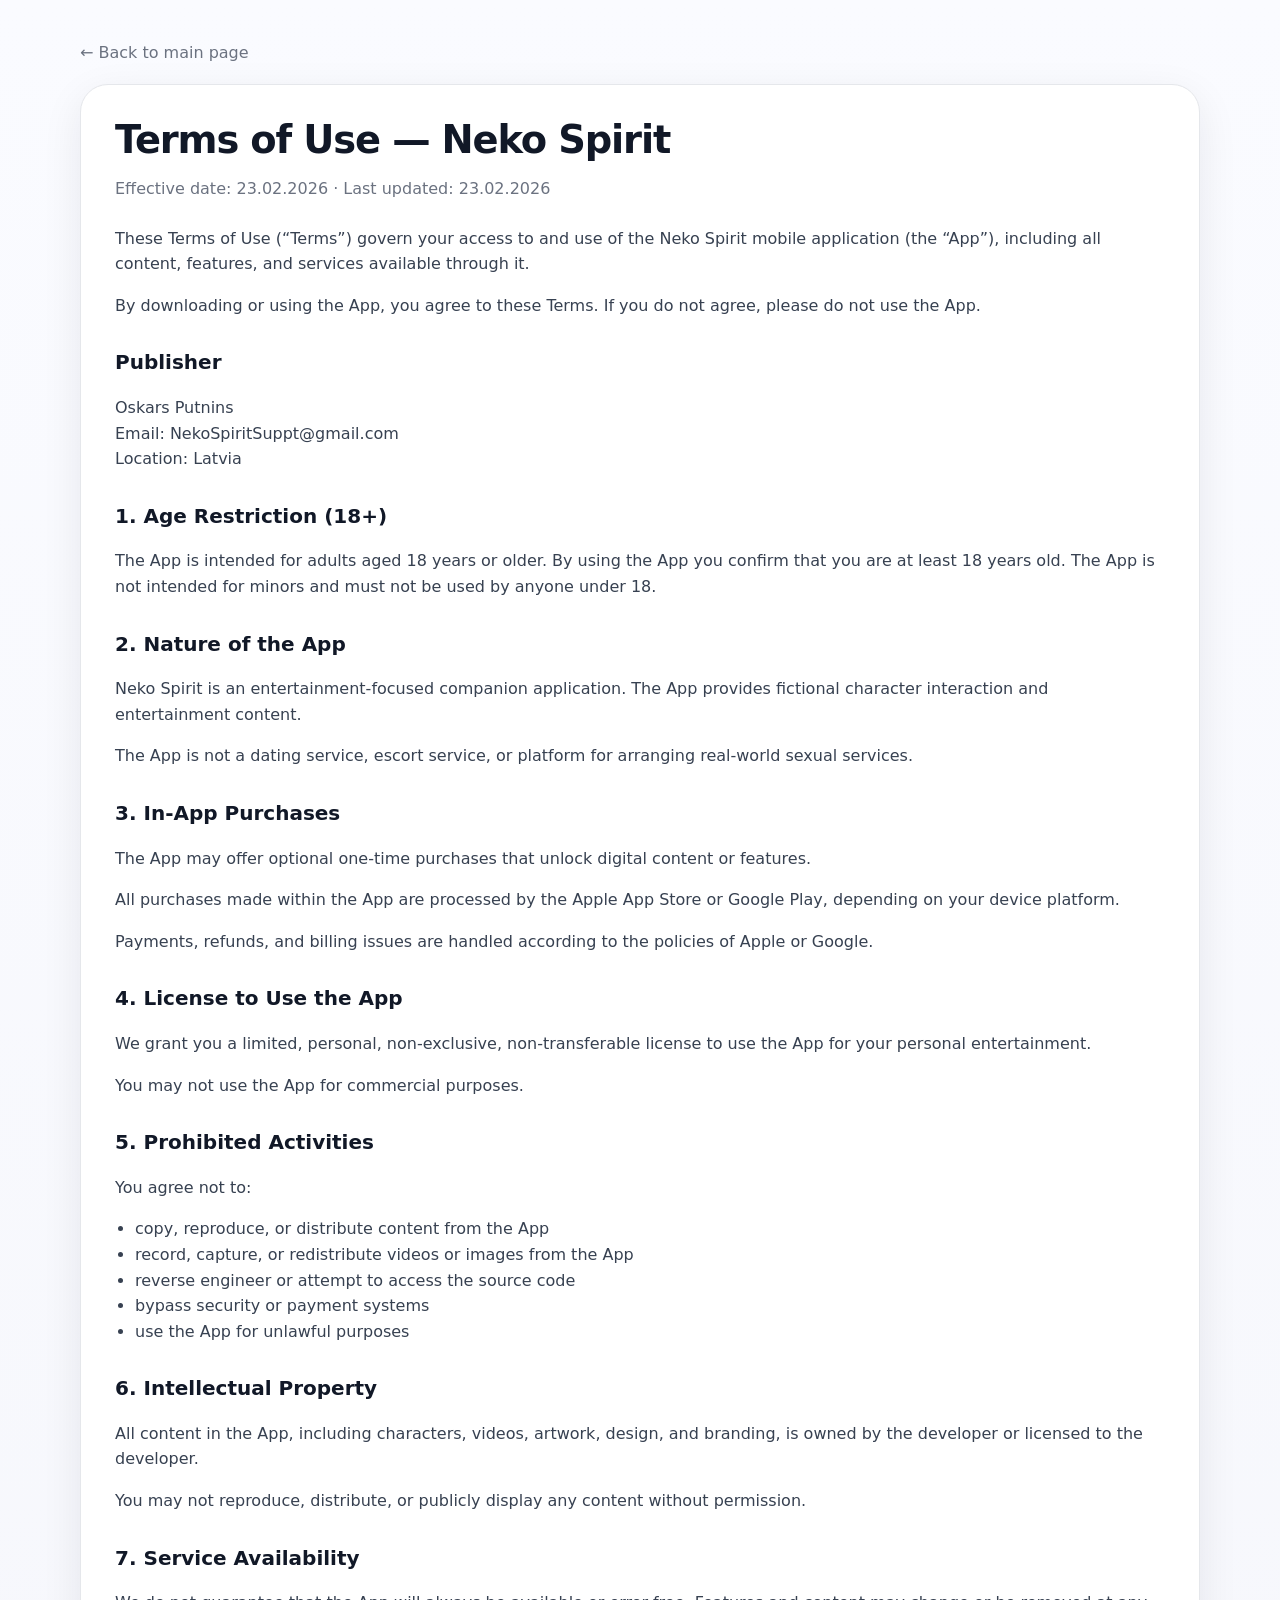
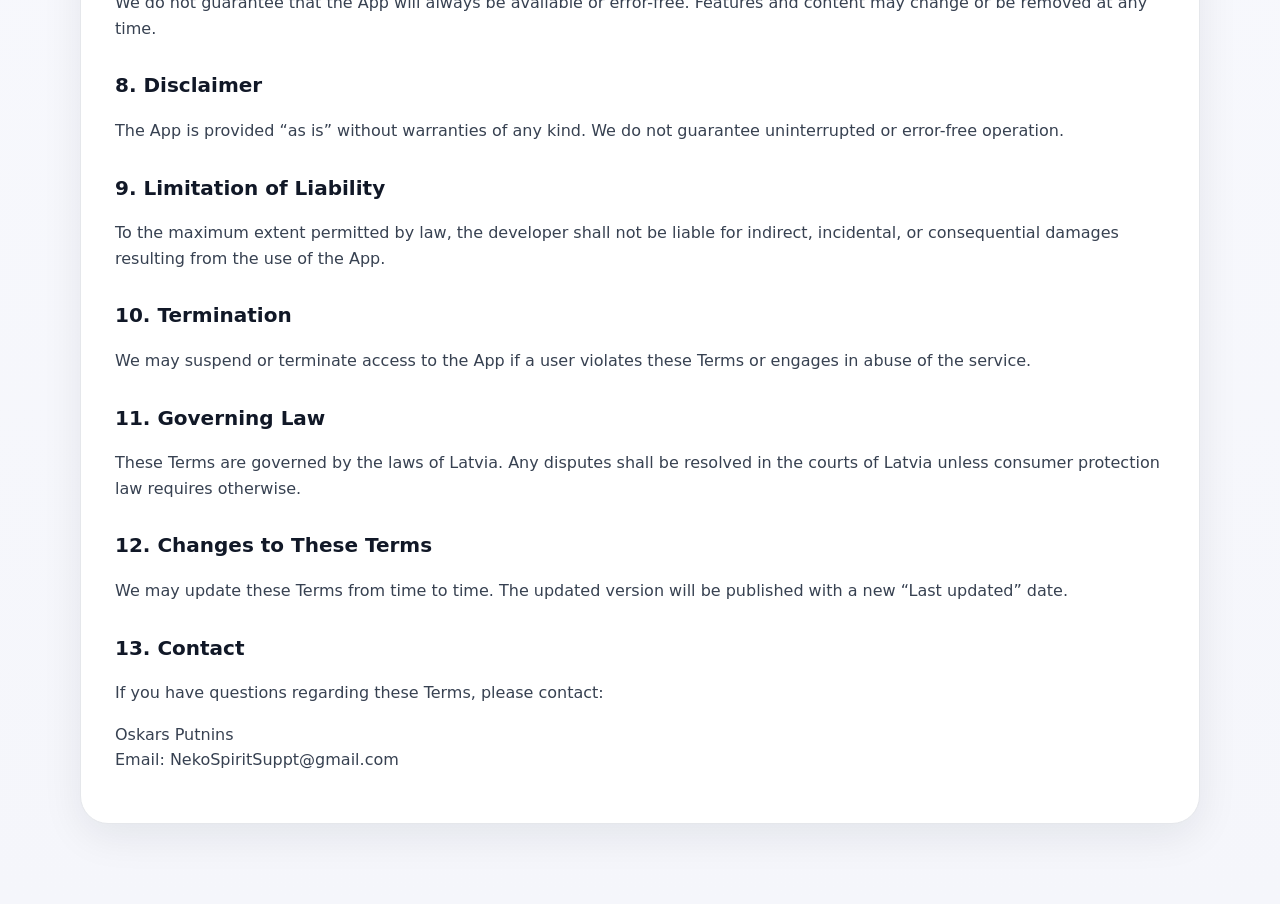
==== faq.html @ d33a8019 "version1" ====
<!doctype html>
<html lang="en">
<head>
  <meta charset="utf-8">
  <meta name="viewport" content="width=device-width, initial-scale=1">
  <title>Terms of Use — Neko Spirit</title>
  <meta name="description" content="Terms of Use for the Neko Spirit mobile application.">
  <link rel="stylesheet" href="styles.css">
</head>
<body>
  <div class="site">
    <main class="wrap content-page">
      <a class="back-link" href="index.html">← Back to main page</a>

      <article class="article">
        <h1>Terms of Use — Neko Spirit</h1>
        <p class="meta">Effective date: 23.02.2026 · Last updated: 23.02.2026</p>

        <p>
          These Terms of Use (“Terms”) govern your access to and use of the Neko Spirit mobile
          application (the “App”), including all content, features, and services available through it.
        </p>

        <p>
          By downloading or using the App, you agree to these Terms.
          If you do not agree, please do not use the App.
        </p>

        <h2>Publisher</h2>
        <p>
          Oskars Putnins<br>
          Email: <a href="mailto:NekoSpiritSuppt@gmail.com">NekoSpiritSuppt@gmail.com</a><br>
          Location: Latvia
        </p>

        <h2>1. Age Restriction (18+)</h2>
        <p>
          The App is intended for adults aged 18 years or older.
          By using the App you confirm that you are at least 18 years old.
          The App is not intended for minors and must not be used by anyone under 18.
        </p>

        <h2>2. Nature of the App</h2>
        <p>
          Neko Spirit is an entertainment-focused companion application.
          The App provides fictional character interaction and entertainment content.
        </p>

        <p>
          The App is not a dating service, escort service, or platform for arranging
          real-world sexual services.
        </p>

        <h2>3. In-App Purchases</h2>
        <p>
          The App may offer optional one-time purchases that unlock digital content or features.
        </p>

        <p>
          All purchases made within the App are processed by the Apple App Store or Google Play,
          depending on your device platform.
        </p>

        <p>
          Payments, refunds, and billing issues are handled according to the policies of
          Apple or Google.
        </p>

        <h2>4. License to Use the App</h2>
        <p>
          We grant you a limited, personal, non-exclusive, non-transferable license to use
          the App for your personal entertainment.
        </p>

        <p>
          You may not use the App for commercial purposes.
        </p>

        <h2>5. Prohibited Activities</h2>
        <p>You agree not to:</p>
        <ul>
          <li>copy, reproduce, or distribute content from the App</li>
          <li>record, capture, or redistribute videos or images from the App</li>
          <li>reverse engineer or attempt to access the source code</li>
          <li>bypass security or payment systems</li>
          <li>use the App for unlawful purposes</li>
        </ul>

        <h2>6. Intellectual Property</h2>
        <p>
          All content in the App, including characters, videos, artwork, design,
          and branding, is owned by the developer or licensed to the developer.
        </p>

        <p>
          You may not reproduce, distribute, or publicly display any content without permission.
        </p>

        <h2>7. Service Availability</h2>
        <p>
          We do not guarantee that the App will always be available or error-free.
          Features and content may change or be removed at any time.
        </p>

        <h2>8. Disclaimer</h2>
        <p>
          The App is provided “as is” without warranties of any kind.
          We do not guarantee uninterrupted or error-free operation.
        </p>

        <h2>9. Limitation of Liability</h2>
        <p>
          To the maximum extent permitted by law, the developer shall not be liable for indirect,
          incidental, or consequential damages resulting from the use of the App.
        </p>

        <h2>10. Termination</h2>
        <p>
          We may suspend or terminate access to the App if a user violates these Terms
          or engages in abuse of the service.
        </p>

        <h2>11. Governing Law</h2>
        <p>
          These Terms are governed by the laws of Latvia.
          Any disputes shall be resolved in the courts of Latvia unless consumer protection law requires otherwise.
        </p>

        <h2>12. Changes to These Terms</h2>
        <p>
          We may update these Terms from time to time.
          The updated version will be published with a new “Last updated” date.
        </p>

        <h2>13. Contact</h2>
        <p>
          If you have questions regarding these Terms, please contact:
        </p>

        <p>
          Oskars Putnins<br>
          Email: <a href="mailto:NekoSpiritSuppt@gmail.com">NekoSpiritSuppt@gmail.com</a>
        </p>
      </article>
    </main>
  </div>
</body>
</html>
---- styles.css ----
:root{
  --bg:#f6f7fb;
  --panel:#ffffff;
  --text:#111827;
  --muted:#6b7280;
  --line:#e5e7eb;
  --accent:#111827;
  --accent-soft:#eef2ff;
  --radius:22px;
  --shadow:0 12px 40px rgba(17,24,39,.08);
}
*{box-sizing:border-box}
html{scroll-behavior:smooth}
body{
  margin:0;
  font-family: Inter, ui-sans-serif, system-ui, -apple-system, BlinkMacSystemFont, "Segoe UI", Roboto, Helvetica, Arial, sans-serif;
  color:var(--text);
  background:linear-gradient(180deg,#fafbff 0%,#f5f6fb 100%);
  line-height:1.6;
}
a{color:inherit;text-decoration:none}
img{max-width:100%;display:block}
.site{
  min-height:100vh;
}
.topbar{
  position:sticky;top:0;z-index:20;
  backdrop-filter: blur(16px);
  background:rgba(246,247,251,.78);
  border-bottom:1px solid rgba(229,231,235,.8);
}
.wrap{width:min(1120px,calc(100% - 32px));margin:0 auto}
.nav{display:flex;align-items:center;justify-content:space-between;gap:20px;padding:16px 0}
.brand{font-weight:700;letter-spacing:.01em;font-size:1.06rem}
.nav-links{display:flex;gap:10px;flex-wrap:wrap;align-items:center}
.nav-links a{padding:10px 14px;border-radius:999px;color:var(--muted)}
.nav-links a:hover,.nav-links a.active{background:#fff;color:var(--text);box-shadow:0 4px 18px rgba(17,24,39,.06)}
.hero{padding:72px 0 34px}
.hero-card{
  background:linear-gradient(145deg,#ffffff 0%,#f9faff 100%);
  border:1px solid var(--line);
  border-radius:32px;
  box-shadow:var(--shadow);
  padding:48px;
}
.eyebrow{display:inline-flex;align-items:center;gap:8px;font-size:.92rem;color:#4b5563;background:#fff;border:1px solid var(--line);padding:8px 14px;border-radius:999px}
.hero h1{font-size:clamp(2.2rem,4vw,4.2rem);line-height:1.06;margin:18px 0 16px;letter-spacing:-.03em}
.hero p{font-size:1.08rem;color:var(--muted);max-width:720px;margin:0}
.hero-actions{display:flex;gap:12px;flex-wrap:wrap;margin-top:28px}
.btn{display:inline-flex;align-items:center;justify-content:center;padding:13px 18px;border-radius:999px;border:1px solid var(--line);background:#fff;font-weight:600}
.btn.primary{background:var(--accent);color:#fff;border-color:var(--accent)}
.section{padding:20px 0 10px}
.section-head{display:flex;align-items:end;justify-content:space-between;gap:16px;margin:10px 0 20px}
.section h2{font-size:1.8rem;letter-spacing:-.02em;margin:0}
.section p.lead{margin:0;color:var(--muted)}
.grid{display:grid;gap:18px}
.cards{grid-template-columns:repeat(3,minmax(0,1fr))}
.card,.panel{
  background:var(--panel);
  border:1px solid var(--line);
  border-radius:var(--radius);
  box-shadow:var(--shadow);
}
.card{padding:24px}
.card h3{margin:0 0 10px;font-size:1.15rem}
.card p{margin:0;color:var(--muted)}
.card .cta{display:inline-block;margin-top:16px;font-weight:600}
.info-grid{grid-template-columns:repeat(2,minmax(0,1fr))}
.info-grid .panel{padding:26px}
.kv{display:grid;grid-template-columns:160px 1fr;gap:8px 16px;margin:0}
.kv dt{font-weight:700}
.kv dd{margin:0;color:var(--muted)}
.faq{display:grid;gap:12px}
details{background:#fff;border:1px solid var(--line);border-radius:18px;padding:18px 20px;box-shadow:var(--shadow)}
summary{cursor:pointer;font-weight:650;list-style:none}
summary::-webkit-details-marker{display:none}
.details-body{padding-top:10px;color:var(--muted)}
.content-page{padding:40px 0 80px}
.article{
  background:#fff;border:1px solid var(--line);border-radius:28px;box-shadow:var(--shadow);padding:34px;
}
.article h1{font-size:clamp(2rem,3vw,3rem);line-height:1.08;letter-spacing:-.03em;margin:0 0 8px}
.article .meta{color:var(--muted);margin-bottom:24px}
.article h2{margin-top:28px;font-size:1.25rem}
.article h3{margin-top:22px;font-size:1.05rem}
.article p,.article li{color:#374151}
.article ul{padding-left:20px}
.back-link{display:inline-flex;align-items:center;gap:8px;margin-bottom:18px;color:var(--muted)}
.footer{padding:30px 0 60px}
.footer-box{display:flex;justify-content:space-between;gap:20px;flex-wrap:wrap;padding:24px;border:1px solid var(--line);border-radius:24px;background:#fff;box-shadow:var(--shadow)}
.footer small,.footer a{color:var(--muted)}
.footer-links{display:flex;flex-wrap:wrap;gap:14px}
.notice{padding:16px 18px;border-radius:18px;background:#f9fafb;border:1px solid var(--line);color:var(--muted)}
@media (max-width:900px){
  .cards,.info-grid{grid-template-columns:1fr}
  .hero-card{padding:28px}
  .kv{grid-template-columns:1fr}
}
@media (max-width:640px){
  .wrap{width:min(1120px,calc(100% - 20px))}
  .nav{padding:12px 0}
  .nav-links{gap:6px}
  .nav-links a{padding:8px 10px;font-size:.94rem}
  .hero{padding:28px 0 14px}
  .article{padding:22px}
}
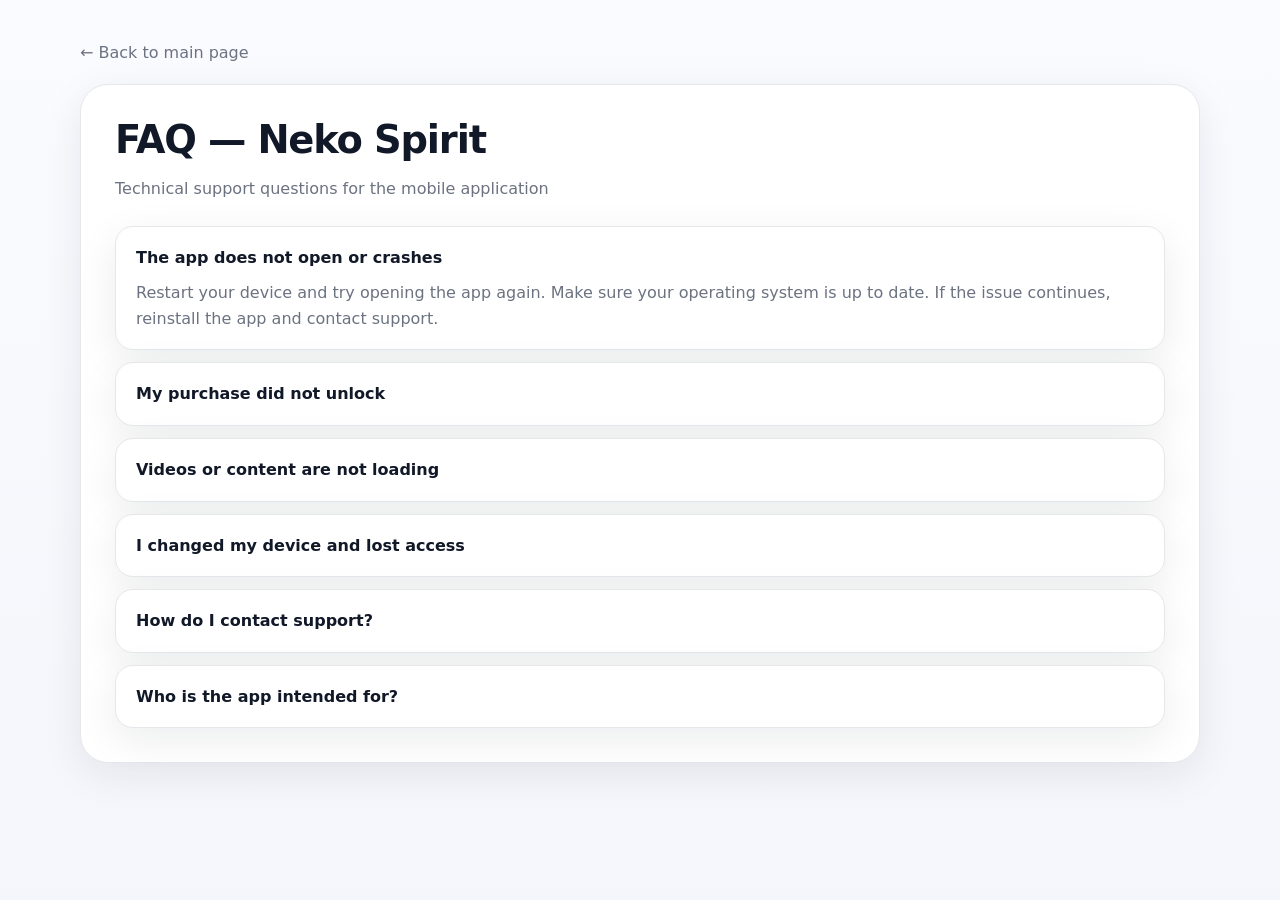
==== commit b204c960: "Update faq.html" ====
--- a/faq.html
+++ b/faq.html
@@ -3,8 +3,8 @@
 <head>
   <meta charset="utf-8">
   <meta name="viewport" content="width=device-width, initial-scale=1">
-  <title>Terms of Use — Neko Spirit</title>
-  <meta name="description" content="Terms of Use for the Neko Spirit mobile application.">
+  <title>FAQ — Neko Spirit</title>
+  <meta name="description" content="Technical FAQ for the Neko Spirit mobile application.">
   <link rel="stylesheet" href="styles.css">
 </head>
 <body>
@@ -13,134 +13,58 @@
       <a class="back-link" href="index.html">← Back to main page</a>
 
       <article class="article">
-        <h1>Terms of Use — Neko Spirit</h1>
-        <p class="meta">Effective date: 23.02.2026 · Last updated: 23.02.2026</p>
+        <h1>FAQ — Neko Spirit</h1>
+        <p class="meta">Technical support questions for the mobile application</p>
 
-        <p>
-          These Terms of Use (“Terms”) govern your access to and use of the Neko Spirit mobile
-          application (the “App”), including all content, features, and services available through it.
-        </p>
+        <div class="faq">
+          <details open>
+            <summary>The app does not open or crashes</summary>
+            <div class="details-body">
+              Restart your device and try opening the app again.
+              Make sure your operating system is up to date.
+              If the issue continues, reinstall the app and contact support.
+            </div>
+          </details>
 
-        <p>
-          By downloading or using the App, you agree to these Terms.
-          If you do not agree, please do not use the App.
-        </p>
+          <details>
+            <summary>My purchase did not unlock</summary>
+            <div class="details-body">
+              Please use the Restore Purchases function inside the app.
+              If the issue continues, contact support and include your platform
+              and a screenshot of the receipt if available.
+            </div>
+          </details>
 
-        <h2>Publisher</h2>
-        <p>
-          Oskars Putnins<br>
-          Email: <a href="mailto:NekoSpiritSuppt@gmail.com">NekoSpiritSuppt@gmail.com</a><br>
-          Location: Latvia
-        </p>
+          <details>
+            <summary>Videos or content are not loading</summary>
+            <div class="details-body">
+              Check your internet connection and try again.
+              Some content may require a stable connection and the latest app version.
+            </div>
+          </details>
 
-        <h2>1. Age Restriction (18+)</h2>
-        <p>
-          The App is intended for adults aged 18 years or older.
-          By using the App you confirm that you are at least 18 years old.
-          The App is not intended for minors and must not be used by anyone under 18.
-        </p>
+          <details>
+            <summary>I changed my device and lost access</summary>
+            <div class="details-body">
+              Use the Restore Purchases option inside the app to restore eligible content.
+            </div>
+          </details>
 
-        <h2>2. Nature of the App</h2>
-        <p>
-          Neko Spirit is an entertainment-focused companion application.
-          The App provides fictional character interaction and entertainment content.
-        </p>
+          <details>
+            <summary>How do I contact support?</summary>
+            <div class="details-body">
+              Please email:
+              <a href="mailto:NekoSpiritSuppt@gmail.com">NekoSpiritSuppt@gmail.com</a>
+            </div>
+          </details>
 
-        <p>
-          The App is not a dating service, escort service, or platform for arranging
-          real-world sexual services.
-        </p>
-
-        <h2>3. In-App Purchases</h2>
-        <p>
-          The App may offer optional one-time purchases that unlock digital content or features.
-        </p>
-
-        <p>
-          All purchases made within the App are processed by the Apple App Store or Google Play,
-          depending on your device platform.
-        </p>
-
-        <p>
-          Payments, refunds, and billing issues are handled according to the policies of
-          Apple or Google.
-        </p>
-
-        <h2>4. License to Use the App</h2>
-        <p>
-          We grant you a limited, personal, non-exclusive, non-transferable license to use
-          the App for your personal entertainment.
-        </p>
-
-        <p>
-          You may not use the App for commercial purposes.
-        </p>
-
-        <h2>5. Prohibited Activities</h2>
-        <p>You agree not to:</p>
-        <ul>
-          <li>copy, reproduce, or distribute content from the App</li>
-          <li>record, capture, or redistribute videos or images from the App</li>
-          <li>reverse engineer or attempt to access the source code</li>
-          <li>bypass security or payment systems</li>
-          <li>use the App for unlawful purposes</li>
-        </ul>
-
-        <h2>6. Intellectual Property</h2>
-        <p>
-          All content in the App, including characters, videos, artwork, design,
-          and branding, is owned by the developer or licensed to the developer.
-        </p>
-
-        <p>
-          You may not reproduce, distribute, or publicly display any content without permission.
-        </p>
-
-        <h2>7. Service Availability</h2>
-        <p>
-          We do not guarantee that the App will always be available or error-free.
-          Features and content may change or be removed at any time.
-        </p>
-
-        <h2>8. Disclaimer</h2>
-        <p>
-          The App is provided “as is” without warranties of any kind.
-          We do not guarantee uninterrupted or error-free operation.
-        </p>
-
-        <h2>9. Limitation of Liability</h2>
-        <p>
-          To the maximum extent permitted by law, the developer shall not be liable for indirect,
-          incidental, or consequential damages resulting from the use of the App.
-        </p>
-
-        <h2>10. Termination</h2>
-        <p>
-          We may suspend or terminate access to the App if a user violates these Terms
-          or engages in abuse of the service.
-        </p>
-
-        <h2>11. Governing Law</h2>
-        <p>
-          These Terms are governed by the laws of Latvia.
-          Any disputes shall be resolved in the courts of Latvia unless consumer protection law requires otherwise.
-        </p>
-
-        <h2>12. Changes to These Terms</h2>
-        <p>
-          We may update these Terms from time to time.
-          The updated version will be published with a new “Last updated” date.
-        </p>
-
-        <h2>13. Contact</h2>
-        <p>
-          If you have questions regarding these Terms, please contact:
-        </p>
-
-        <p>
-          Oskars Putnins<br>
-          Email: <a href="mailto:NekoSpiritSuppt@gmail.com">NekoSpiritSuppt@gmail.com</a>
-        </p>
+          <details>
+            <summary>Who is the app intended for?</summary>
+            <div class="details-body">
+              The app is intended for adults aged 18 years or older.
+            </div>
+          </details>
+        </div>
       </article>
     </main>
   </div>
